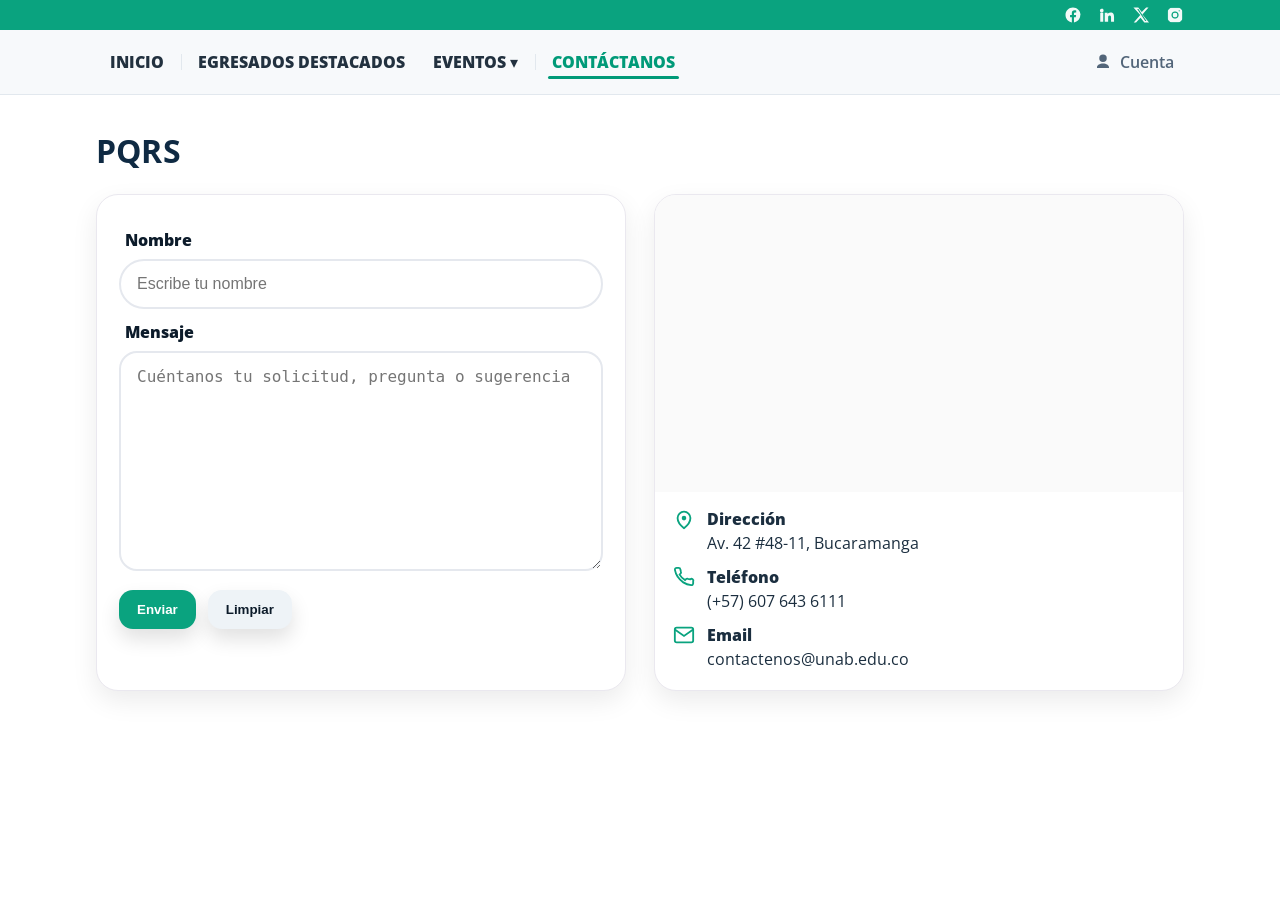
==== templates/contacto.html @ 624d070a "First commit" ====
<!doctype html>
<html lang="es">
<head>
<meta charset="utf-8" />
<meta name="viewport" content="width=device-width, initial-scale=1" />
<title>Clear UNAB — Contacto / PQRS</title>

<link href="https://fonts.googleapis.com/css2?family=Open+Sans:wght@400;600;700;800&display=swap" rel="stylesheet">
<link rel="icon" type="image/svg+xml"
      href='data:image/svg+xml;utf8,
      <svg xmlns="http://www.w3.org/2000/svg" viewBox="0 0 64 64">
        <defs><linearGradient id="g" x1="0" y1="0" x2="1" y2="1">
          <stop offset="0" stop-color="%238b5cf6"/><stop offset="1" stop-color="%237c3aed"/>
        </linearGradient></defs>
        <rect width="64" height="64" rx="14" fill="url(%23g)"/>
      </svg>'>

<style>
:root{
  --green-600:#0aa37f; --green-700:#009a78;
  --nav:#f7f9fb; --nav-line:#e2e8ee;
  --link:#22313f; --link-active:#009a78;

  --page-max:1120px;
  --shadow:0 10px 26px rgba(0,0,0,.08);
  --radius-lg:22px;
}
*{box-sizing:border-box}
html,body{height:100%}
body{margin:0;font-family:"Open Sans",system-ui,-apple-system,Segoe UI,Roboto,Arial,sans-serif;background:#fff;color:#0c1b2a}
a{color:inherit;text-decoration:none}

/* ===== Topbar redes ===== */
.topbar{background:var(--green-600);color:#fff;font-size:12px;padding:6px 0}
.container{max-width:var(--page-max);margin:0 auto;padding:0 16px}
.topbar .social{display:flex;gap:16px;align-items:center;justify-content:flex-end}
.topbar .social a{display:inline-grid;place-items:center;width:18px;height:18px;opacity:.95}
.topbar .social a:hover{opacity:1;transform:translateY(-1px)}

/* ===== Header / Nav ===== */
header{background:var(--nav);border-bottom:1px solid var(--nav-line);position:sticky;top:0;z-index:20}
nav.main{display:flex;align-items:center;gap:20px;min-height:64px}
.nav-links{display:flex;align-items:center;gap:0;position:relative}

/* enlaces y toggle con subrayado animado + línea divisoria */
.nav-links > a,
.nav-links .dropdown > a{
  color:var(--link);
  font-weight:800;
  padding:12px 14px;
  position:relative;
  display:inline-block;
}
.nav-links a + a, .nav-links .dropdown + a{margin-left:6px}
.nav-links a + a::before, .nav-links .dropdown + a::before{
  content:"";position:absolute;left:-3px;top:32%;height:36%;width:1px;background:#e2e8ee;
}
.nav-links > a::after,
.nav-links .dropdown > a::after{
  content:"";position:absolute;left:10px;right:10px;bottom:6px;height:3px;border-radius:3px;
  background:var(--link-active);transform:scaleX(0);transform-origin:left;transition:transform .25s ease;
}
.nav-links > a:hover::after,
.nav-links > a:focus-visible::after,
.nav-links .dropdown:hover > a::after,
.nav-links .dropdown.open > a::after{transform:scaleX(1)}
.nav-links > a.active{color:var(--link-active)}
.nav-links > a.active::after{transform:scaleX(1)}

.nav-right{margin-left:auto;display:flex;align-items:center;gap:16px}
.account{display:inline-flex;align-items:center;gap:8px;font-weight:600;color:#526579;padding:8px 10px;border-radius:12px}
.account:hover{background:#eef3f7}
.account svg{width:18px;height:18px}

/* ===== Dropdown EVENTOS ===== */
.dropdown{position:relative}
.dropdown > a{cursor:pointer;position:relative;z-index:2}
.menu{
  position:absolute;top:100%;left:0;min-width:260px;background:#fff;border:1px solid #e6edf3;border-radius:12px;
  box-shadow:0 12px 26px rgba(0,0,0,.12);padding:8px;display:none;z-index:30;margin-top:8px;
}
.dropdown.open .menu{display:block}
.menu a{
  display:flex;align-items:center;gap:8px;
  padding:12px 16px 12px 24px; /* espacio para barrita */
  border-radius:12px;font-weight:700;color:#0c1b2a;position:relative;
}
.menu a:hover{background:#f4f7fb;color:#0aa37f}
.menu a:focus-visible{outline:none;background:#f4f7fb;color:#0aa37f}
.menu a::before{
  content:"";position:absolute;left:10px;top:10px;bottom:10px;width:3px;border-radius:3px;background:transparent;transition:background .18s ease;
}
.menu a:hover::before,
.menu a:focus-visible::before{background:var(--link-active)}

/* ===== Página Contacto ===== */
.page{max-width:var(--page-max);margin:0 auto;padding:24px 16px 48px}
.h1{font-size:32px;margin:10px 0 22px;color:#0f2a43;letter-spacing:.2px}

.grid{
  display:grid;
  grid-template-columns:1fr 1fr;
  gap:28px;
}
@media (max-width:980px){ .grid{grid-template-columns:1fr} }

/* Formulario */
.form-card{
  border:1px solid #eae8ef;border-radius:var(--radius-lg);
  padding:22px;background:#fff;box-shadow:var(--shadow);
}
.form-card label{display:block;font-weight:800;margin:12px 6px 8px}
.input, .textarea{
  width:100%;border:2px solid #e5e8ee;background:#fff;color:#0c1b2a;
  padding:14px 16px;font-size:16px;outline:none;transition:border-color .2s ease, box-shadow .2s ease
}
.input{border-radius:999px}              /* pill redondeado para "Nombre" */
.textarea{min-height:220px;border-radius:18px;resize:vertical}
.input:focus, .textarea:focus{border-color:#b9d6ff;box-shadow:0 0 0 4px rgba(0,144,120,.12)}
.actions{display:flex;gap:12px;margin-top:14px}
.btn{
  background:#0aa37f;color:#fff;border:none;font-weight:800;cursor:pointer;
  padding:12px 18px;border-radius:14px;box-shadow:0 10px 20px rgba(0,0,0,.12);transition:transform .05s ease,background .18s ease
}
.btn:hover{background:#078a69}
.btn:active{transform:translateY(1px)}
.btn.secondary{background:#eef3f7;color:#0c1b2a}
.btn.secondary:hover{background:#e7edf3}

/* Mapa + contacto */
.map-card{
  border:1px solid #eae8ef;border-radius:var(--radius-lg);
  background:#fff;box-shadow:var(--shadow);overflow:hidden;
}
.map-box{position:relative;aspect-ratio:16/9;background:#fafafa}
.map-box iframe{position:absolute;inset:0;width:100%;height:100%;border:0}
.map-fallback{position:absolute;inset:0;display:grid;place-items:center;color:#2b3b4b;font-weight:800;letter-spacing:.4px}

.contact-list{padding:16px 18px 20px;display:grid;gap:12px}
.item{display:flex;align-items:flex-start;gap:12px;color:#1b2e3f}
.item b{display:block;font-weight:800;margin-bottom:2px}
.icon{width:22px;height:22px;flex:0 0 22px;color:#0aa37f}

/* Toast sencillo */
.toast{
  position:fixed;left:50%;bottom:22px;transform:translateX(-50%);
  background:#0aa37f;color:#fff;padding:12px 16px;border-radius:12px;font-weight:700;
  box-shadow:var(--shadow);opacity:0;pointer-events:none;transition:opacity .25s ease, transform .25s ease
}
.toast.show{opacity:1;transform:translate(-50%,-6px)}
</style>
</head>
<body>

<!-- ===== Topbar redes ===== -->
<div class="topbar" id="topbar">
  <div class="container">
    <div class="social">
      <a href="https://www.facebook.com/unab.online" target="_blank" rel="noopener" aria-label="Facebook">
        <svg viewBox="0 0 24 24" width="18" height="18" fill="#fff"><path d="M22 12.06C22 6.48 17.52 2 11.94 2S2 6.48 2 12.06c0 5 3.66 9.14 8.44 9.94v-7.03H8.08v-2.91h2.36V9.41c0-2.33 1.39-3.62 3.52-3.62.72 0 1.84.12 2.33.24v2.56h-1.31c-1.29 0-1.69.8-1.69 1.62v1.95h2.86l-.46 2.91h-2.4V22c4.78-.8 8.44-4.94 8.44-9.94z"/></svg>
      </a>
      <a href="https://www.linkedin.com/school/universidad-autonoma-de-bucaramanga/posts/?feedView=all" target="_blank" rel="noopener" aria-label="LinkedIn">
        <svg viewBox="0 0 24 24" width="18" height="18" fill="#fff"><path d="M4.98 3.5A2.5 2.5 0 1 1 5 8.5a2.5 2.5 0 0 1-.02-5zM3 9h4v12H3zM9 9h3.8v1.7h.05c.53-1.01 1.83-2.07 3.77-2.07 4.03 0 4.78 2.65 4.78 6.1V21h-4v-5.4c0-1.29-.03-2.95-1.8-2.95-1.8 0-2.07 1.4-2.07 2.85V21H9z"/></svg>
      </a>
      <a href="https://x.com/unab_online?lang=es" target="_blank" rel="noopener" aria-label="X">
        <svg viewBox="0 0 24 24" width="18" height="18" fill="#fff"><path d="M18.9 2H22l-8.1 9.3L22.7 22h-6.3l-5-6.5L5.4 22H2.3l8.7-9.9L1.9 2h6.5l4.6 6.1L18.9 2zM17.6 20h1.7L8.6 4H6.9l10.7 16z"/></svg>
      </a>
      <a href="https://www.instagram.com/unab_online/?hl=es" target="_blank" rel="noopener" aria-label="Instagram">
        <img src="../static/img/instagram.png" width="18" height="18" alt="Instagram">
      </a>
    </div>
  </div>
</div>

<!-- ===== NAV con EVENTOS desplegable ===== -->
<header>
  <div class="container">
    <nav class="main">
      <div class="nav-links">
        <a href="index.html">INICIO</a>
        <a href="egresados.html">EGRESADOS DESTACADOS</a>

        <div class="dropdown">
          <a class="dropdown-toggle" href="#">EVENTOS ▾</a>
          <div class="menu">
            <a href="unabfest.html">UNAB Fest</a>
            <a href="ulibro.html">Ulibro</a>
            <a href="semanaingenieria.html">Semana de Ingeniería</a>
            <a href="ingeniotic.html">Ingeniotic</a>
          </div>
        </div>

        <a class="active" href="contacto.html">CONTÁCTANOS</a>
      </div>
      <div class="nav-right">
        <a class="account" href="login.html" title="Ingresar a mi cuenta">
          <svg viewBox="0 0 24 24" fill="#526579" aria-hidden="true"><path d="M12 12a5 5 0 1 0-5-5 5 5 0 0 0 5 5Zm0 2c-4.42 0-8 2.24-8 5v1h16v-1c0-2.76-3.58-5-8-5Z"/></svg>
          <span>Cuenta</span>
        </a>
      </div>
    </nav>
  </div>
</header>

<main class="page">
  <h1 class="h1">PQRS</h1>

  <section class="grid">
    <!-- Columna izquierda: Form -->
    <article class="form-card">
      <form id="pqrsForm" novalidate>
        <label for="name">Nombre</label>
        <input id="name" name="name" class="input" type="text" placeholder="Escribe tu nombre" required>

        <label for="msg">Mensaje</label>
        <textarea id="msg" name="msg" class="textarea" placeholder="Cuéntanos tu solicitud, pregunta o sugerencia" required></textarea>

        <div class="actions">
          <button type="submit" class="btn">Enviar</button>
          <button type="reset" class="btn secondary">Limpiar</button>
        </div>
      </form>
    </article>

    <!-- Columna derecha: Mapa + datos -->
    <article class="map-card">
      <div class="map-box">
        <!-- Mapa UNAB (embed). Si no carga, queda el fallback con el texto -->
        <iframe
          loading="lazy"
          referrerpolicy="no-referrer-when-downgrade"
          src="https://www.google.com/maps?q=Universidad%20Aut%C3%B3noma%20de%20Bucaramanga&output=embed">
        </iframe>
        <div class="map-fallback"></div>
      </div>

      <div class="contact-list">
        <div class="item">
          <svg class="icon" viewBox="0 0 24 24" fill="none"><path d="M12 22s7-5.14 7-11a7 7 0 1 0-14 0c0 5.86 7 11 7 11Z" stroke="currentColor" stroke-width="2"/><circle cx="12" cy="11" r="2.5" fill="currentColor"/></svg>
          <div><b>Dirección</b>Av. 42 #48-11, Bucaramanga</div>
        </div>
        <div class="item">
          <svg class="icon" viewBox="0 0 24 24" fill="none"><path d="M22 16.92v2a2 2 0 0 1-2.18 2 19.8 19.8 0 0 1-8.63-3.07 19.5 19.5 0 0 1-6-6A19.8 19.8 0 0 1 2.08 4.18 2 2 0 0 1 4.06 2h2a2 2 0 0 1 2 1.72c.12.88.32 1.74.6 2.56a2 2 0 0 1-.45 2.11l-1 1a16 16 0 0 0 6 6l1-1a2 2 0 0 1 2.11-.45c.82.28 1.68.48 2.56.6A2 2 0 0 1 22 16.92Z" stroke="currentColor" stroke-width="2"/></svg>
          <div><b>Teléfono</b>(+57) 607 643 6111</div>
        </div>
        <div class="item">
          <svg class="icon" viewBox="0 0 24 24" fill="none"><path d="M4 4h16a2 2 0 0 1 2 2v12a2 2 0 0 1-2 2H4a2 2 0 0 1-2-2V6a2 2 0 0 1 2-2Z" stroke="currentColor" stroke-width="2"/><path d="m22 6-10 7L2 6" stroke="currentColor" stroke-width="2"/></svg>
          <div><b>Email</b>contactenos@unab.edu.co</div>
        </div>
      </div>
    </article>
  </section>
</main>

<!-- Toast -->
<div class="toast" id="toast" role="status" aria-live="polite">¡Mensaje enviado!</div>

<script>
/* Dropdown EVENTOS: abre/cierra y se cierra al hacer click fuera o con ESC */
const dd = document.querySelector('.dropdown');
const tg = dd?.querySelector('.dropdown-toggle');
tg?.addEventListener('click', e => { e.preventDefault(); dd.classList.toggle('open'); });
document.addEventListener('click', e => { if(dd && !dd.contains(e.target)) dd.classList.remove('open'); });
document.addEventListener('keydown', e => { if(e.key === 'Escape') dd.classList.remove('open'); });

/* PQRS: demo submit (sin backend) */
const form = document.getElementById('pqrsForm');
const toast = document.getElementById('toast');
form?.addEventListener('submit', (e)=>{
  e.preventDefault();
  const name = (document.getElementById('name').value || '').trim();
  const msg  = (document.getElementById('msg').value  || '').trim();
  if(!name || !msg){
    toast.textContent = 'Completa nombre y mensaje.'; showToast();
    return;
  }
  // Aquí podrías hacer fetch() a tu endpoint
  form.reset();
  toast.textContent = '¡Mensaje enviado!'; showToast();
});
function showToast(){
  toast.classList.add('show');
  setTimeout(()=> toast.classList.remove('show'), 2200);
}
</script>
</body>
</html>
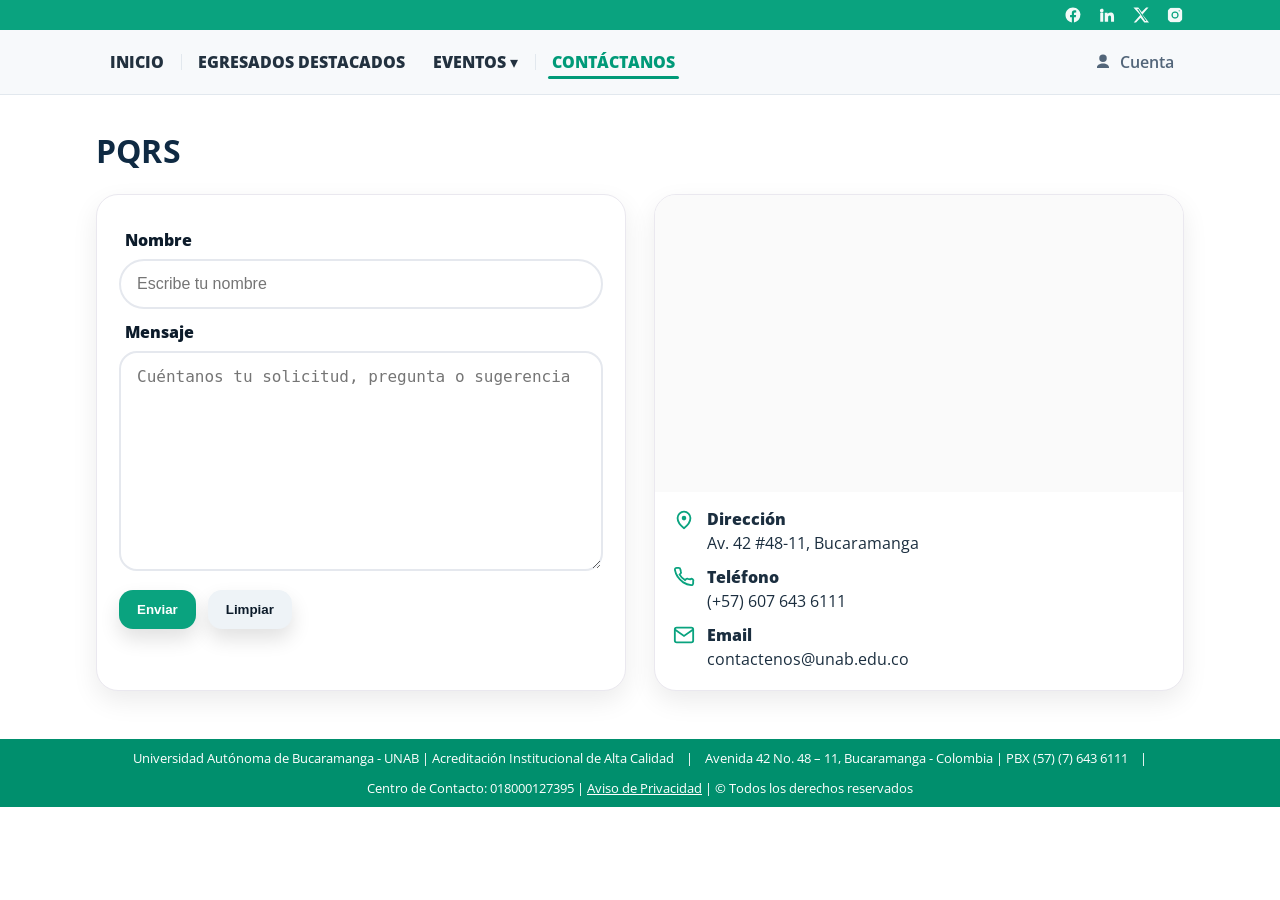
==== commit c5d3fa34: "final" ====
--- a/templates/contacto.html
+++ b/templates/contacto.html
@@ -14,6 +14,7 @@
         </linearGradient></defs>
         <rect width="64" height="64" rx="14" fill="url(%23g)"/>
       </svg>'>
+  <link rel="icon" href="../static/img/favicon.png">
 
 <style>
 :root{
@@ -148,12 +149,81 @@
   box-shadow:var(--shadow);opacity:0;pointer-events:none;transition:opacity .25s ease, transform .25s ease
 }
 .toast.show{opacity:1;transform:translate(-50%,-6px)}
+
+/* Footer */
+footer{background:#008f6d;color:#fff;font-size:13px;padding:10px 0}
+footer .container{
+  max-width:1120px;margin:0 auto;padding:0 16px;
+  display:flex;align-items:center;justify-content:center;
+  gap:12px;flex-wrap:wrap;text-align:center
+}
+footer a{color:#fff;text-decoration:underline}
+
+/* Dark mode additions */
+.dark-mode body { background:#070809 !important; color:#e6eef1 !important; }
+.dark-mode .topbar { background:#063825 !important; color:#cfeee0 !important; }
+.dark-mode header { background:#0b0c0d !important; border-color:#151617 !important; }
+.dark-mode .container, .dark-mode .page { background:transparent !important; color:#e6eef1 !important; }
+.dark-mode .form-card, .dark-mode .map-card { background:#0b0b0c !important; border-color:#141516 !important; box-shadow:none !important; color:#e6eef1 !important; }
+.dark-mode input, .dark-mode select, .dark-mode .textarea { background:#0d0e10 !important; color:#e6eef1 !important; border-color:#222 !important; }
+.dark-mode .btn { background:#1b1c1d !important; color:#e6eef1 !important; border-color:#222 !important; }
+.dark-mode .btn.secondary { background:transparent !important; color:#e6eef1 !important; border-color:#333 !important; }
+.dark-mode .map-box { background:#071012 !important; }
+.dark-mode .contact-list .item { color:#dbe9e4 !important; }
+.dark-mode .toast { background:#0aa37f !important; color:#fff !important; }
+.dark-mode footer { background:#006c4f !important; color:#e8f9f0 !important; }
+
+/* nuevo: asegurar que el título PQRS sea blanco en modo oscuro */
+.dark-mode .h1 { color: #ffffff !important; }
+
+/* Corregir apariencia del menú desplegable en modo oscuro */
+.dark-mode .nav-links{
+  background: #0b0c0d !important;
+  border-color: #151617 !important;
+  color: #e6eef1 !important;
+  box-shadow: 0 14px 36px rgba(0,0,0,0.6) !important;
+  z-index: 9999 !important;
+}
+
+.dark-mode .menu {
+    background: #0b0c0d !important;
+    border-color: #151617 !important;
+    color: #e6eef1 !important;
+}
+
+.dark-mode .menu a{
+  color: #e6eef1 !important;
+}
+.dark-mode .menu a:hover,
+.dark-mode .menu a:focus-visible{
+  background: rgba(0,166,125,0.08) !important;
+  color: var(--link-active) !important;
+}
+
+/* NAV / DROPDOWN: asegurar nav-links blancas y dropdown-toggle oscuro+texto blanco */
+.dark-mode .nav-links > a,
+.dark-mode .nav-links .dropdown > a {
+  color: #ffffff !important;
+}
+.dark-mode .nav-links > a:hover,
+.dark-mode .nav-links .dropdown > a:hover {
+  color: #ffffff !important;
+  opacity: 0.95;
+}
+.dark-mode .dropdown > a {
+  background: #0b0c0d !important;
+  color: #ffffff !important;
+  padding: 8px 12px !important;
+  border-radius: 8px;
+  display: inline-block;
+}
+.dark-mode .nav-right .account { color: #ffffff !important; }
 </style>
 </head>
 <body>
 
 <!-- ===== Topbar redes ===== -->
-<div class="topbar" id="topbar">
+<div class="topbar">
   <div class="container">
     <div class="social">
       <a href="https://www.facebook.com/unab.online" target="_blank" rel="noopener" aria-label="Facebook">
@@ -187,6 +257,7 @@
             <a href="ulibro.html">Ulibro</a>
             <a href="semanaingenieria.html">Semana de Ingeniería</a>
             <a href="ingeniotic.html">Ingeniotic</a>
+            <a href="vacaciones.html">Vacaciones</a>
           </div>
         </div>
 
@@ -255,33 +326,82 @@
 <!-- Toast -->
 <div class="toast" id="toast" role="status" aria-live="polite">¡Mensaje enviado!</div>
 
+<!-- Footer verde -->
+<footer style="background:#008f6d;color:#fff;font-size:13px;padding:10px 0">
+  <div class="container" style="max-width:1120px;margin:0 auto;padding:0 16px;display:flex;align-items:center;justify-content:center;gap:12px;flex-wrap:wrap;text-align:center">
+    <div>Universidad Autónoma de Bucaramanga - UNAB | Acreditación Institucional de Alta Calidad</div>
+    <div>|</div>
+    <div>Avenida 42 No. 48 – 11, Bucaramanga - Colombia | PBX (57) (7) 643 6111</div>
+    <div>|</div>
+    <div>Centro de Contacto: 018000127395 | <a href="#" style="color:#fff;text-decoration:underline">Aviso de Privacidad</a> | © Todos los derechos reservados</div>
+  </div>
+</footer>
+
+<!-- Reemplazamos los scripts duplicados por uno único y robusto -->
 <script>
-/* Dropdown EVENTOS: abre/cierra y se cierra al hacer click fuera o con ESC */
-const dd = document.querySelector('.dropdown');
-const tg = dd?.querySelector('.dropdown-toggle');
-tg?.addEventListener('click', e => { e.preventDefault(); dd.classList.toggle('open'); });
-document.addEventListener('click', e => { if(dd && !dd.contains(e.target)) dd.classList.remove('open'); });
-document.addEventListener('keydown', e => { if(e.key === 'Escape') dd.classList.remove('open'); });
-
-/* PQRS: demo submit (sin backend) */
-const form = document.getElementById('pqrsForm');
-const toast = document.getElementById('toast');
-form?.addEventListener('submit', (e)=>{
-  e.preventDefault();
-  const name = (document.getElementById('name').value || '').trim();
-  const msg  = (document.getElementById('msg').value  || '').trim();
-  if(!name || !msg){
-    toast.textContent = 'Completa nombre y mensaje.'; showToast();
-    return;
+(function(){
+  // Dropdown: delegación de eventos para soportar múltiples dropdowns y clicks fuera
+  function closeAllDropdowns(){
+    document.querySelectorAll('.dropdown.open').forEach(d => d.classList.remove('open'));
   }
-  // Aquí podrías hacer fetch() a tu endpoint
-  form.reset();
-  toast.textContent = '¡Mensaje enviado!'; showToast();
-});
-function showToast(){
-  toast.classList.add('show');
-  setTimeout(()=> toast.classList.remove('show'), 2200);
-}
+  document.addEventListener('click', (e) => {
+    const toggle = e.target.closest('.dropdown-toggle');
+    if(toggle){
+      e.preventDefault();
+      const dd = toggle.closest('.dropdown');
+      if(dd) dd.classList.toggle('open');
+      return;
+    }
+    // click fuera: cerrar cualquier dropdown abierto
+    if(!e.target.closest('.dropdown')) closeAllDropdowns();
+  });
+  document.addEventListener('keydown', (e) => { if(e.key === 'Escape') closeAllDropdowns(); });
+
+  // "Cuenta" comportamiento (redirección según user.name)
+  const account = document.querySelector('.account');
+  if(account){
+    account.addEventListener('click', e => {
+      e.preventDefault();
+      let u = null;
+      try{ u = JSON.parse(localStorage.getItem('user.name')); }catch{}
+      location.href = u ? 'userpage.html' : 'login.html';
+    });
+  }
+
+  // PQRS: submit demo y toast
+  const form = document.getElementById('pqrsForm');
+  const toast = document.getElementById('toast');
+  function showToast(msg){
+    if(!toast) return;
+    toast.textContent = msg;
+    toast.classList.add('show');
+    setTimeout(()=> toast.classList.remove('show'), 2200);
+  }
+  form?.addEventListener('submit', (e) => {
+    e.preventDefault();
+    const name = (document.getElementById('name').value || '').trim();
+    const msg  = (document.getElementById('msg').value || '').trim();
+    if(!name || !msg){
+      showToast('Completa nombre y mensaje.');
+      return;
+    }
+    form.reset();
+    showToast('¡Mensaje enviado!');
+    // Aquí podrías hacer fetch() al endpoint real si existe
+  });
+
+})();
+</script>
+
+<!-- Aplicar tema guardado (dark/light) aunque esta página no tenga toggle -->
+<script>
+(function(){
+  try{
+    const t = localStorage.getItem('site.theme');
+    if(t === 'dark') document.documentElement.classList.add('dark-mode');
+    else document.documentElement.classList.remove('dark-mode');
+  }catch(e){}
+})();
 </script>
 </body>
 </html>
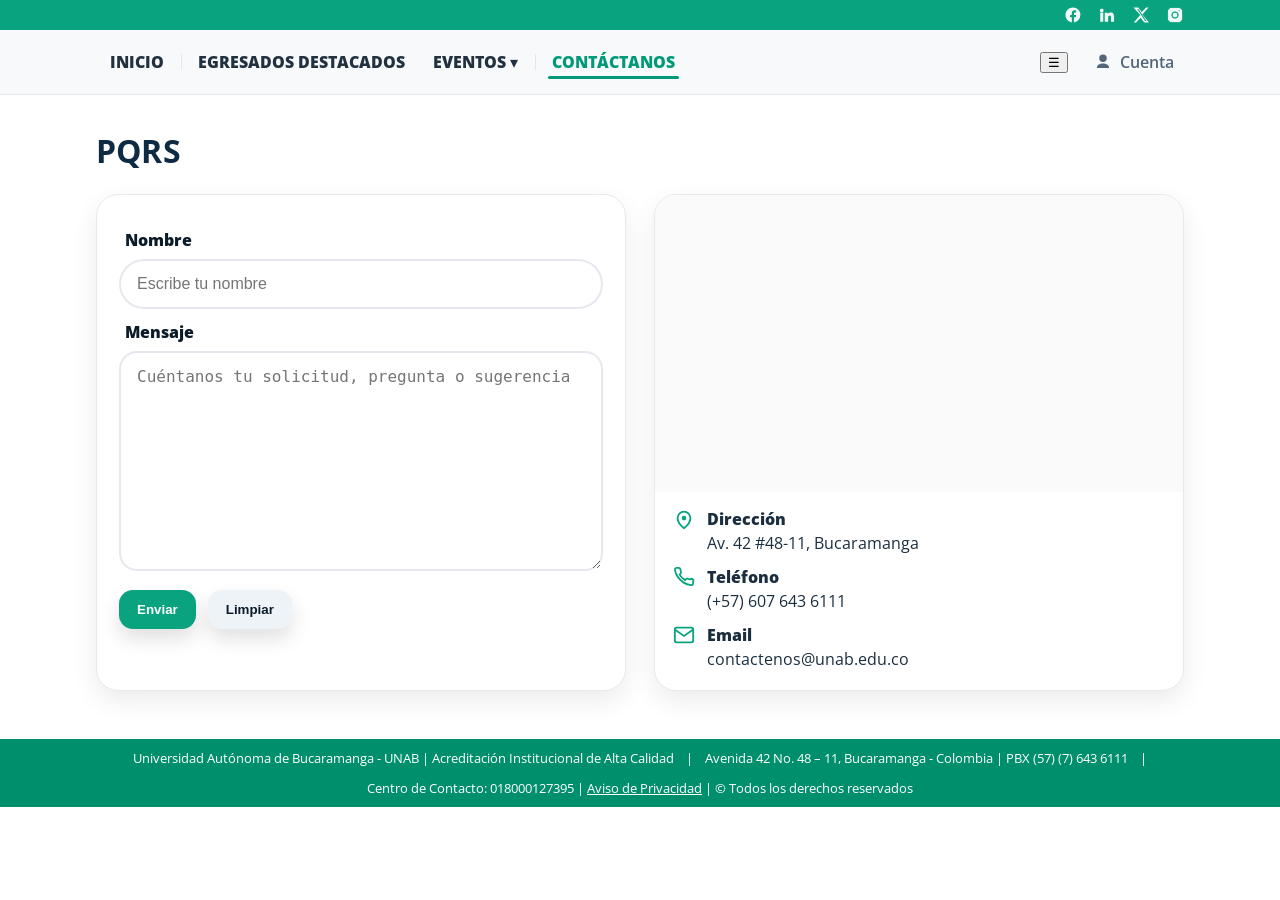
==== commit cbdf638e: "121" ====
--- a/templates/contacto.html
+++ b/templates/contacto.html
@@ -3,7 +3,7 @@
 <head>
 <meta charset="utf-8" />
 <meta name="viewport" content="width=device-width, initial-scale=1" />
-<title>Clear UNAB — Contacto / PQRS</title>
+<title>Contacto - PQRS</title>
 
 <link href="https://fonts.googleapis.com/css2?family=Open+Sans:wght@400;600;700;800&display=swap" rel="stylesheet">
 <link rel="icon" type="image/svg+xml"
@@ -264,6 +264,7 @@
         <a class="active" href="contacto.html">CONTÁCTANOS</a>
       </div>
       <div class="nav-right">
+        <button class="nav-toggle" aria-label="Abrir menú">☰</button>
         <a class="account" href="login.html" title="Ingresar a mi cuenta">
           <svg viewBox="0 0 24 24" fill="#526579" aria-hidden="true"><path d="M12 12a5 5 0 1 0-5-5 5 5 0 0 0 5 5Zm0 2c-4.42 0-8 2.24-8 5v1h16v-1c0-2.76-3.58-5-8-5Z"/></svg>
           <span>Cuenta</span>
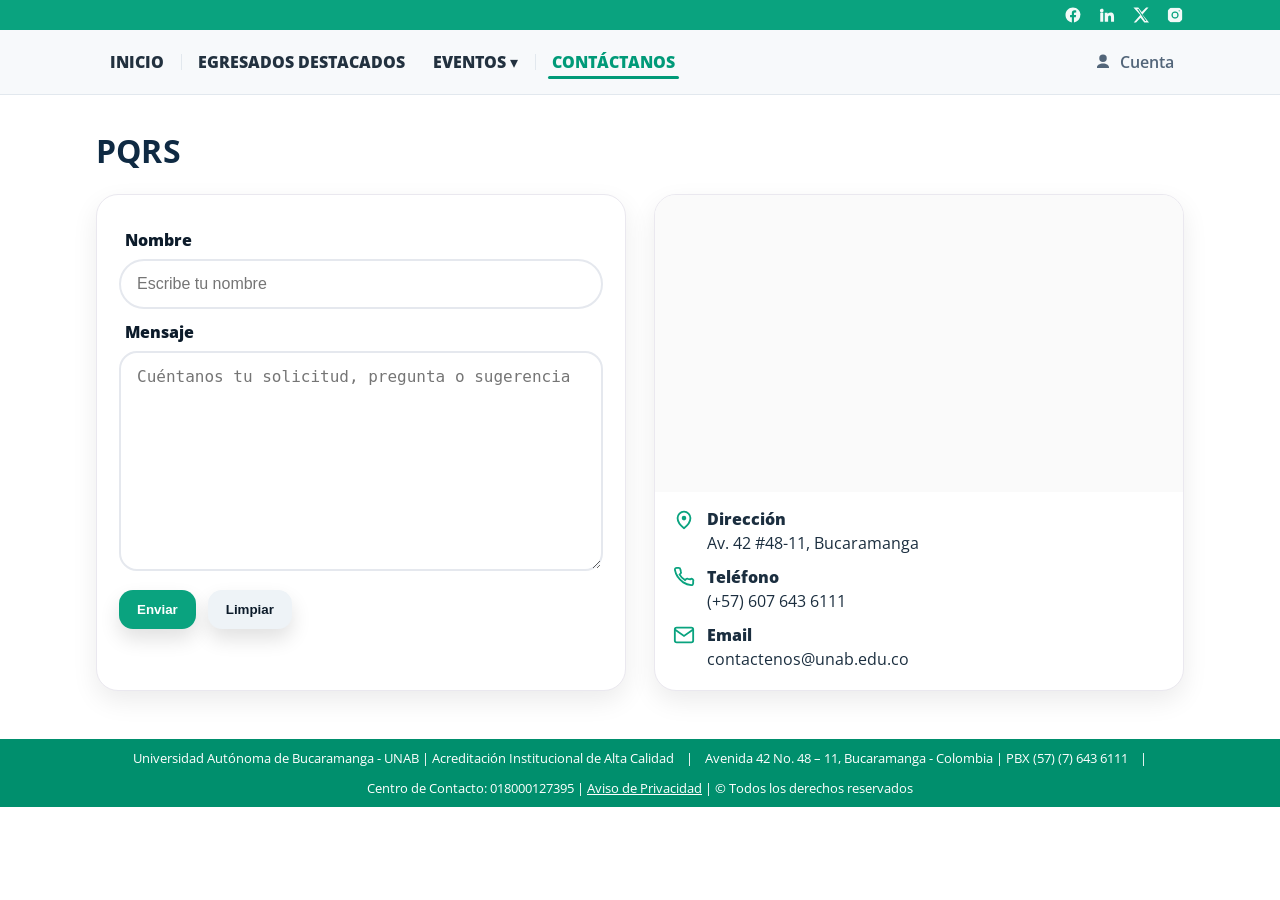
==== commit 4dc37519: "nv" ====
--- a/templates/contacto.html
+++ b/templates/contacto.html
@@ -264,7 +264,6 @@
         <a class="active" href="contacto.html">CONTÁCTANOS</a>
       </div>
       <div class="nav-right">
-        <button class="nav-toggle" aria-label="Abrir menú">☰</button>
         <a class="account" href="login.html" title="Ingresar a mi cuenta">
           <svg viewBox="0 0 24 24" fill="#526579" aria-hidden="true"><path d="M12 12a5 5 0 1 0-5-5 5 5 0 0 0 5 5Zm0 2c-4.42 0-8 2.24-8 5v1h16v-1c0-2.76-3.58-5-8-5Z"/></svg>
           <span>Cuenta</span>
@@ -334,7 +333,7 @@
     <div>|</div>
     <div>Avenida 42 No. 48 – 11, Bucaramanga - Colombia | PBX (57) (7) 643 6111</div>
     <div>|</div>
-    <div>Centro de Contacto: 018000127395 | <a href="#" style="color:#fff;text-decoration:underline">Aviso de Privacidad</a> | © Todos los derechos reservados</div>
+    <div>Centro de Contacto: 018000127395 | <a href="https://www.unab.edu.co/aviso-de-privacidad?_gl=1*1n860cp*_gcl_aw*R0NMLjE3NjI2NjEwMzUuQ2p3S0NBaUE4YnZJQmhCSkVpd0F1NWF5ck1BSzdnYktKODRfLVB0cUozLWNVSHh0TEh5UkZFYkx0RlB4VHlPUlBJMUVYVFBkUlljZXJob0NBZlFRQXZEX0J3RQ..*_gcl_au*MjQ5OTAxNjIyLjE3NTY5MTI2Mzg.*_ga*NjU3OTYwMzg1LjE3NTgzMTM5OTI.*_ga_LN0FZCTTER*czE3NjI4MDIxODkkbzE0JGcxJHQxNzYyODAzMjk2JGo1OCRsMCRoMA.." target="_blank" rel="noopener" style="color:#fff;text-decoration:underline">Aviso de Privacidad</a> | © Todos los derechos reservados</div>
   </div>
 </footer>
 
